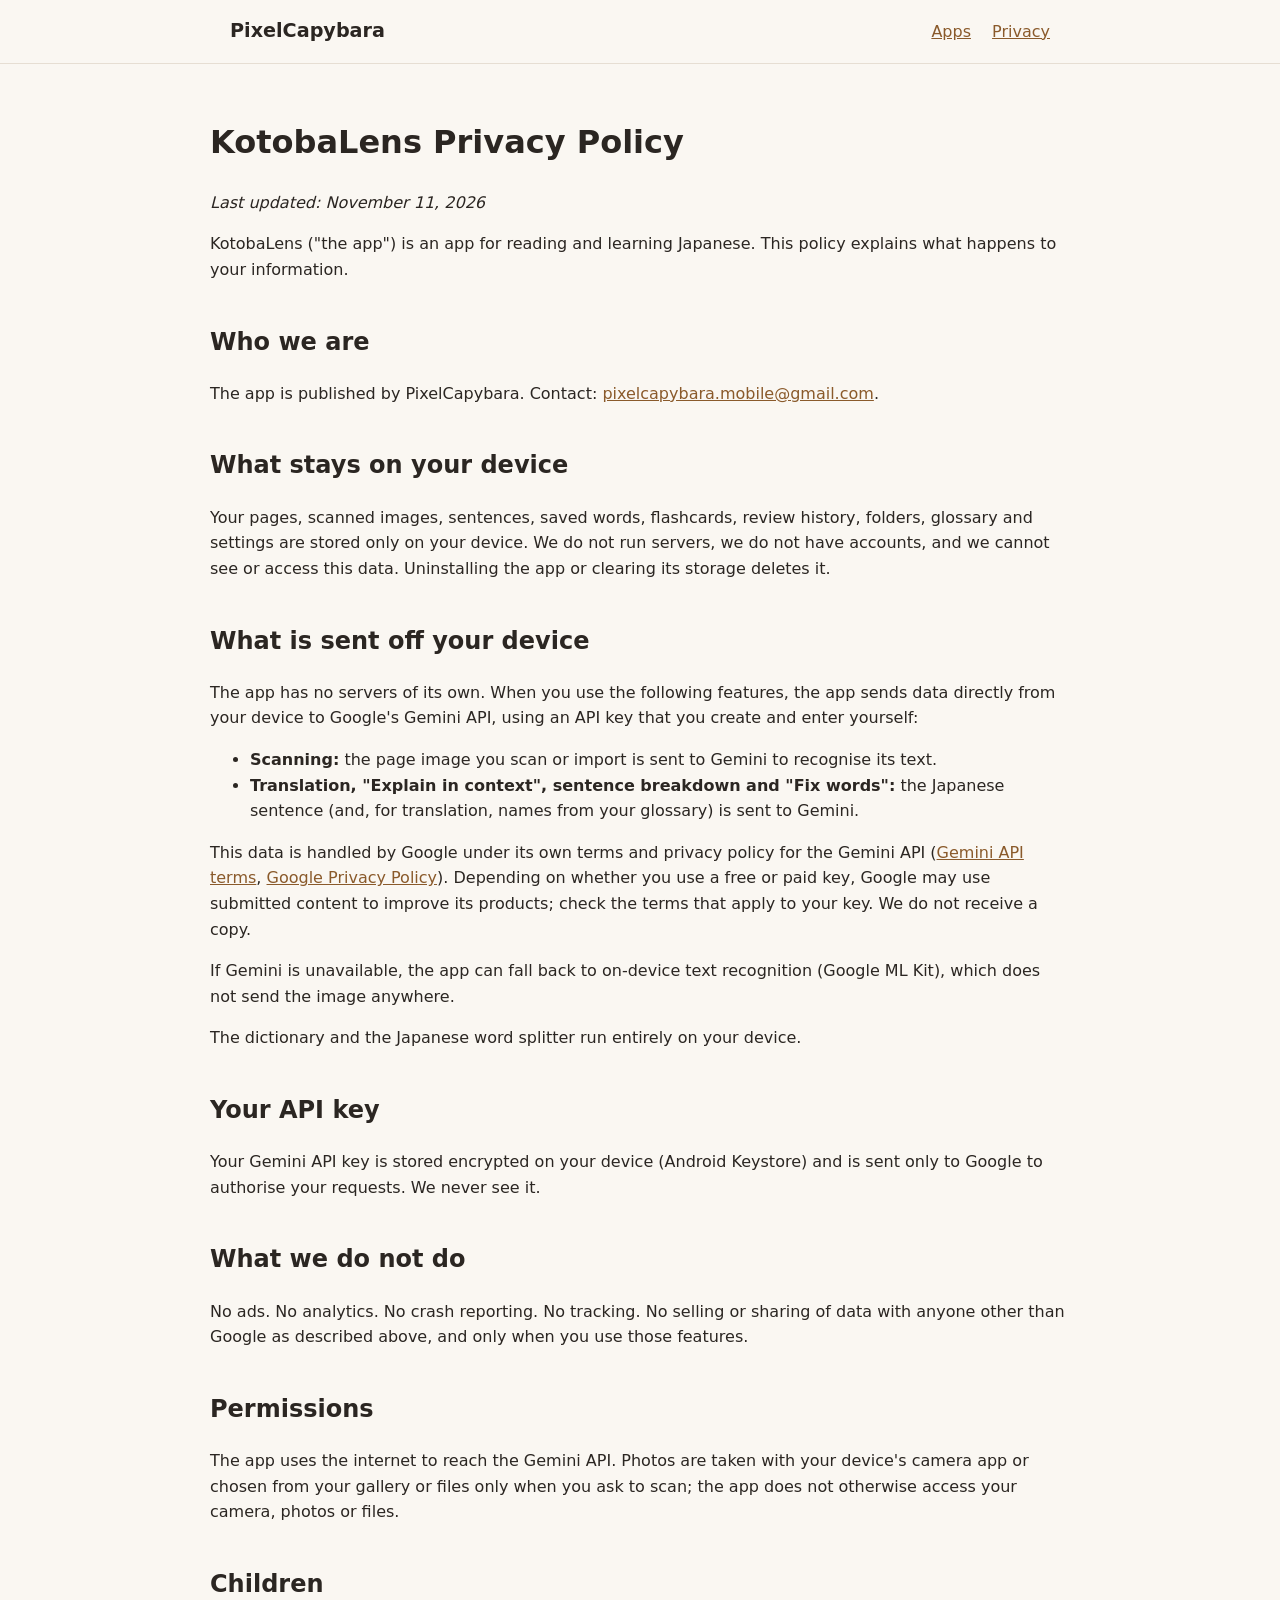
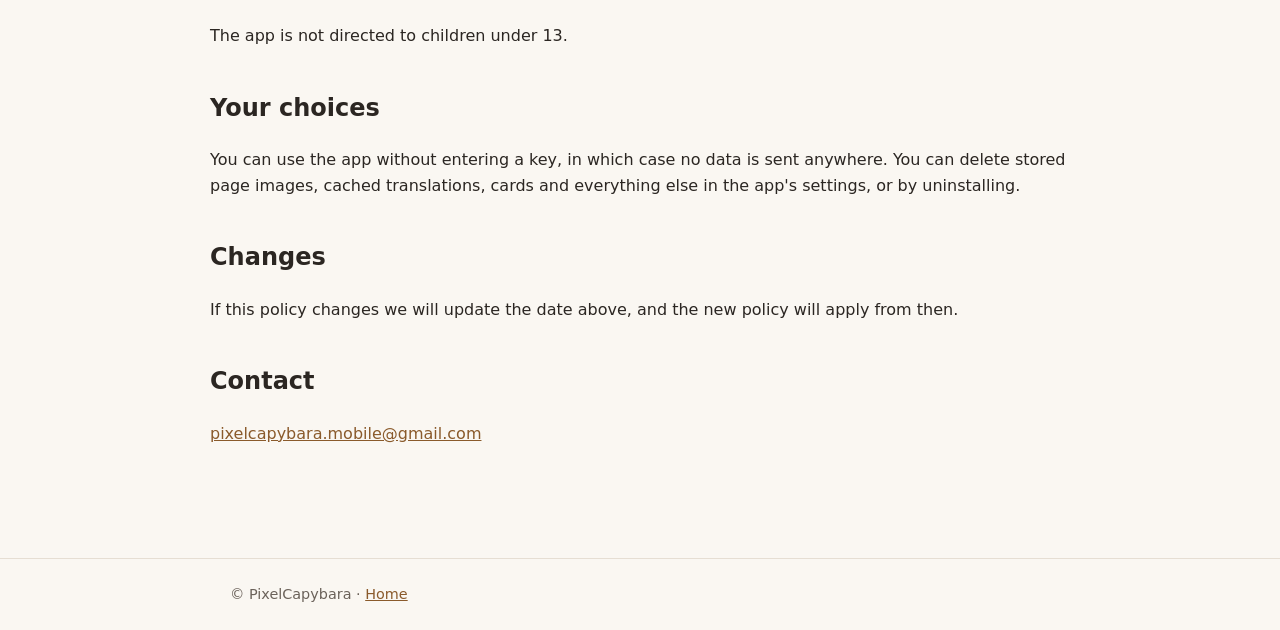
==== privacy.html @ 3f25c064 "Add landing page, KotobaLens privacy policy, and styles" ====
﻿<!DOCTYPE html>
<html lang="en">
<head>
  <meta charset="utf-8">
  <meta name="viewport" content="width=device-width, initial-scale=1">
  <title>KotobaLens Privacy Policy â€“ PixelCapybara</title>
  <meta name="description" content="Privacy policy for KotobaLens, an Android app for reading and learning Japanese.">
  <link rel="stylesheet" href="style.css">
</head>
<body>
  <header class="site">
    <div class="wrap">
      <a class="brand" href="/">PixelCapybara</a>
      <nav aria-label="Main">
        <a href="/#apps">Apps</a>
        <a href="privacy.html">Privacy</a>
      </nav>
    </div>
  </header>

  <main class="wrap doc" id="kotobalens">
    <h1>KotobaLens Privacy Policy</h1>
    <p><em>Last updated: November 11, 2026</em></p>

    <p>KotobaLens ("the app") is an app for reading and learning Japanese. This policy explains what happens to your information.</p>

    <h2>Who we are</h2>
    <p>The app is published by PixelCapybara. Contact: <a href="mailto:pixelcapybara.mobile@gmail.com">pixelcapybara.mobile@gmail.com</a>.</p>

    <h2>What stays on your device</h2>
    <p>Your pages, scanned images, sentences, saved words, flashcards, review history, folders, glossary and settings are stored only on your device. We do not run servers, we do not have accounts, and we cannot see or access this data. Uninstalling the app or clearing its storage deletes it.</p>

    <h2>What is sent off your device</h2>
    <p>The app has no servers of its own. When you use the following features, the app sends data directly from your device to Google's Gemini API, using an API key that you create and enter yourself:</p>
    <ul>
      <li><strong>Scanning:</strong> the page image you scan or import is sent to Gemini to recognise its text.</li>
      <li><strong>Translation, "Explain in context", sentence breakdown and "Fix words":</strong> the Japanese sentence (and, for translation, names from your glossary) is sent to Gemini.</li>
    </ul>
    <p>This data is handled by Google under its own terms and privacy policy for the Gemini API
      (<a href="https://ai.google.dev/gemini-api/terms">Gemini API terms</a>,
      <a href="https://policies.google.com/privacy">Google Privacy Policy</a>).
      Depending on whether you use a free or paid key, Google may use submitted content to improve its products; check the terms that apply to your key. We do not receive a copy.</p>
    <p>If Gemini is unavailable, the app can fall back to on-device text recognition (Google ML Kit), which does not send the image anywhere.</p>
    <p>The dictionary and the Japanese word splitter run entirely on your device.</p>

    <h2>Your API key</h2>
    <p>Your Gemini API key is stored encrypted on your device (Android Keystore) and is sent only to Google to authorise your requests. We never see it.</p>

    <h2>What we do not do</h2>
    <p>No ads. No analytics. No crash reporting. No tracking. No selling or sharing of data with anyone other than Google as described above, and only when you use those features.</p>

    <h2>Permissions</h2>
    <p>The app uses the internet to reach the Gemini API. Photos are taken with your device's camera app or chosen from your gallery or files only when you ask to scan; the app does not otherwise access your camera, photos or files.</p>

    <h2>Children</h2>
    <p>The app is not directed to children under 13.</p>

    <h2>Your choices</h2>
    <p>You can use the app without entering a key, in which case no data is sent anywhere. You can delete stored page images, cached translations, cards and everything else in the app's settings, or by uninstalling.</p>

    <h2>Changes</h2>
    <p>If this policy changes we will update the date above, and the new policy will apply from then.</p>

    <h2>Contact</h2>
    <p><a href="mailto:pixelcapybara.mobile@gmail.com">pixelcapybara.mobile@gmail.com</a></p>
  </main>

  <footer class="site">
    <div class="wrap">&copy; PixelCapybara &middot; <a href="/">Home</a></div>
  </footer>
</body>
</html>
---- style.css ----
:root {
  --bg: #faf7f2;
  --fg: #2b2622;
  --muted: #6b625a;
  --accent: #8a5a2b;
  --card: #ffffff;
  --border: #e6ded3;
}
@media (prefers-color-scheme: dark) {
  :root {
    --bg: #1b1815;
    --fg: #f1ebe3;
    --muted: #b0a699;
    --accent: #e0a15f;
    --card: #26221e;
    --border: #3a342e;
  }
}
* { box-sizing: border-box; }
body {
  margin: 0;
  font-family: system-ui, -apple-system, "Segoe UI", Roboto, sans-serif;
  background: var(--bg);
  color: var(--fg);
  line-height: 1.6;
}
a { color: var(--accent); }
a:focus-visible { outline: 3px solid var(--accent); outline-offset: 2px; }
.wrap { max-width: 860px; margin: 0 auto; padding: 0 1.25rem; }
header.site { border-bottom: 1px solid var(--border); }
header.site .wrap { display: flex; justify-content: space-between; align-items: center; padding-top: 1rem; padding-bottom: 1rem; flex-wrap: wrap; gap: .5rem; }
.brand { font-weight: 700; font-size: 1.2rem; text-decoration: none; color: var(--fg); }
nav a { margin-left: 1rem; }
.hero { padding: 3.5rem 0 2rem; }
.hero h1 { font-size: 2.2rem; margin: 0 0 .5rem; }
.hero p { color: var(--muted); font-size: 1.1rem; max-width: 40rem; }
h2 { margin-top: 2.5rem; }
.grid { display: grid; gap: 1rem; grid-template-columns: repeat(auto-fill, minmax(260px, 1fr)); }
.card { background: var(--card); border: 1px solid var(--border); border-radius: 12px; padding: 1.25rem; }
.card h3 { margin: 0 0 .25rem; }
.card p { margin: .5rem 0; color: var(--muted); }
.badge { display: inline-block; font-size: .75rem; padding: .1rem .6rem; border-radius: 999px; border: 1px solid var(--border); }
.badge.live { background: #2e7d32; color: #fff; border-color: #2e7d32; }
.badge.wip { background: transparent; color: var(--muted); }
.links a { margin-right: 1rem; }
main.doc { padding: 2rem 0 3rem; }
footer.site { border-top: 1px solid var(--border); margin-top: 3rem; padding: 1.5rem 0; color: var(--muted); font-size: .9rem; }
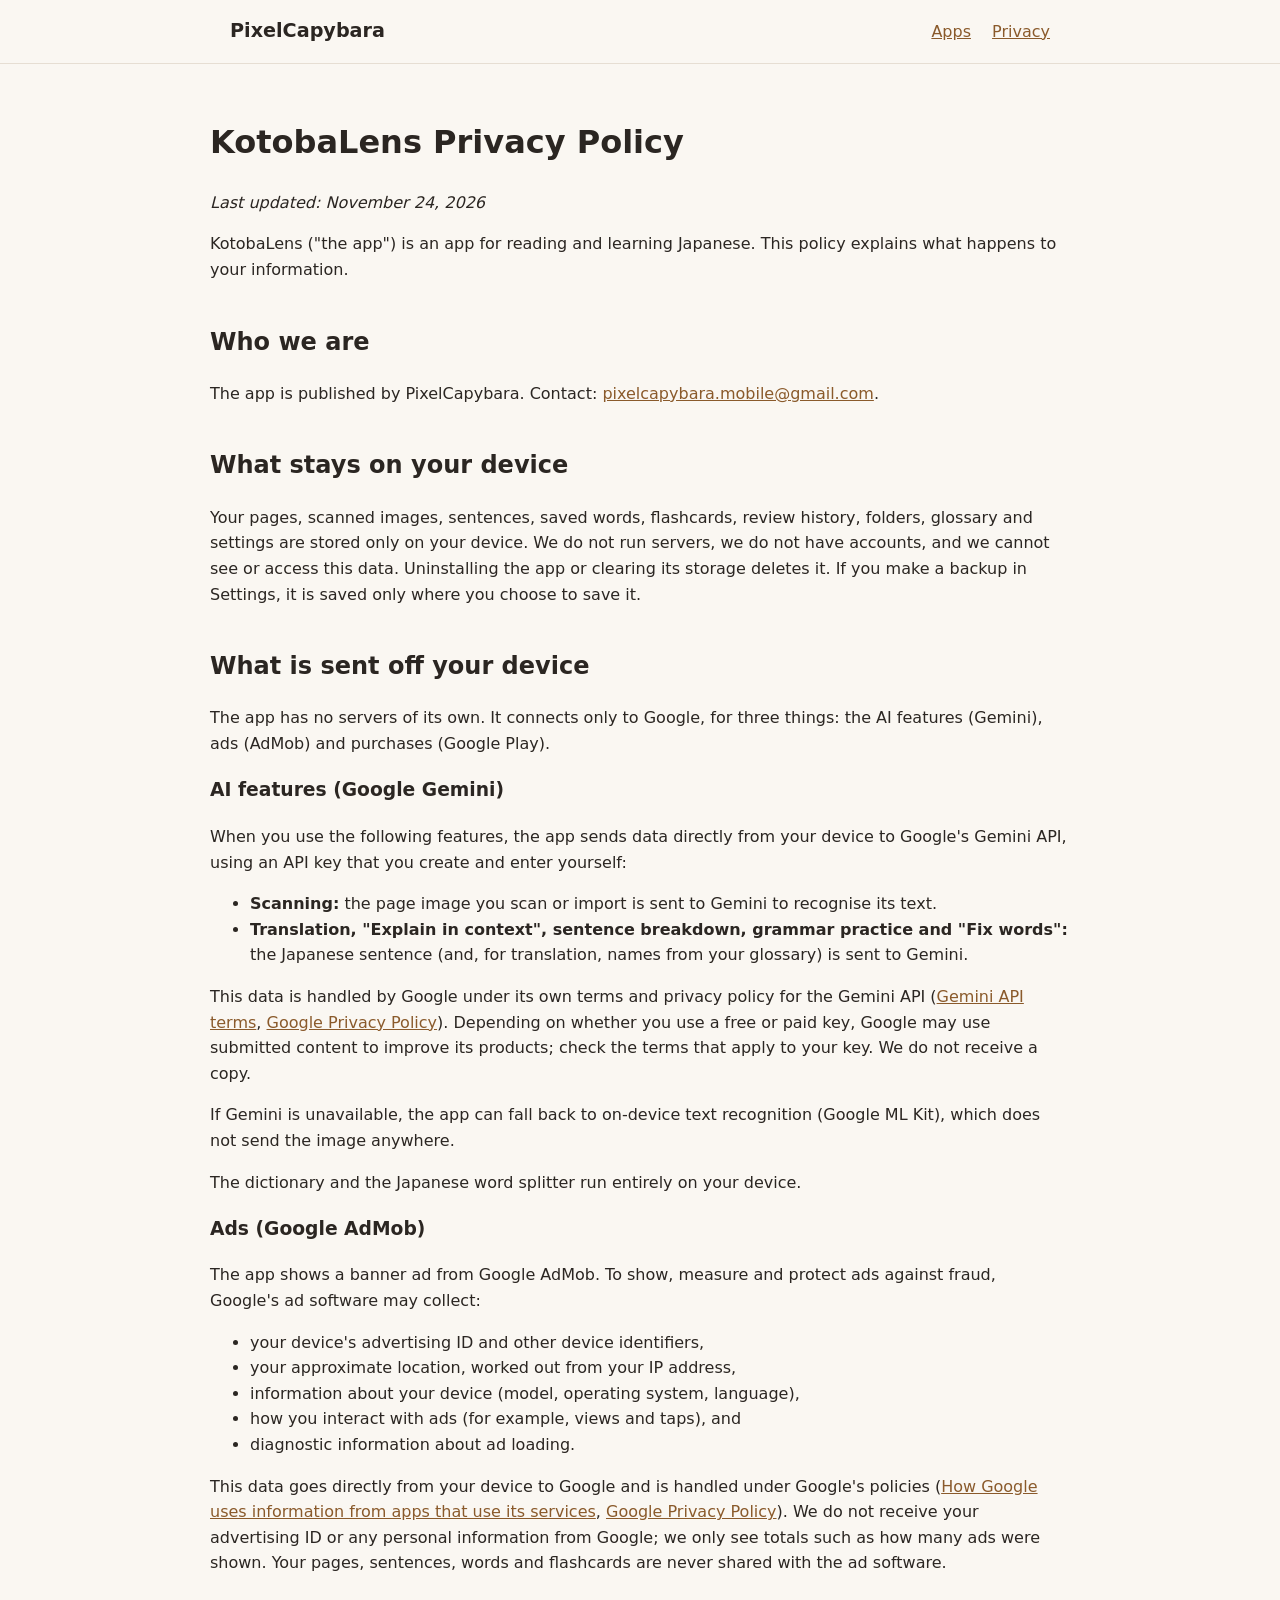
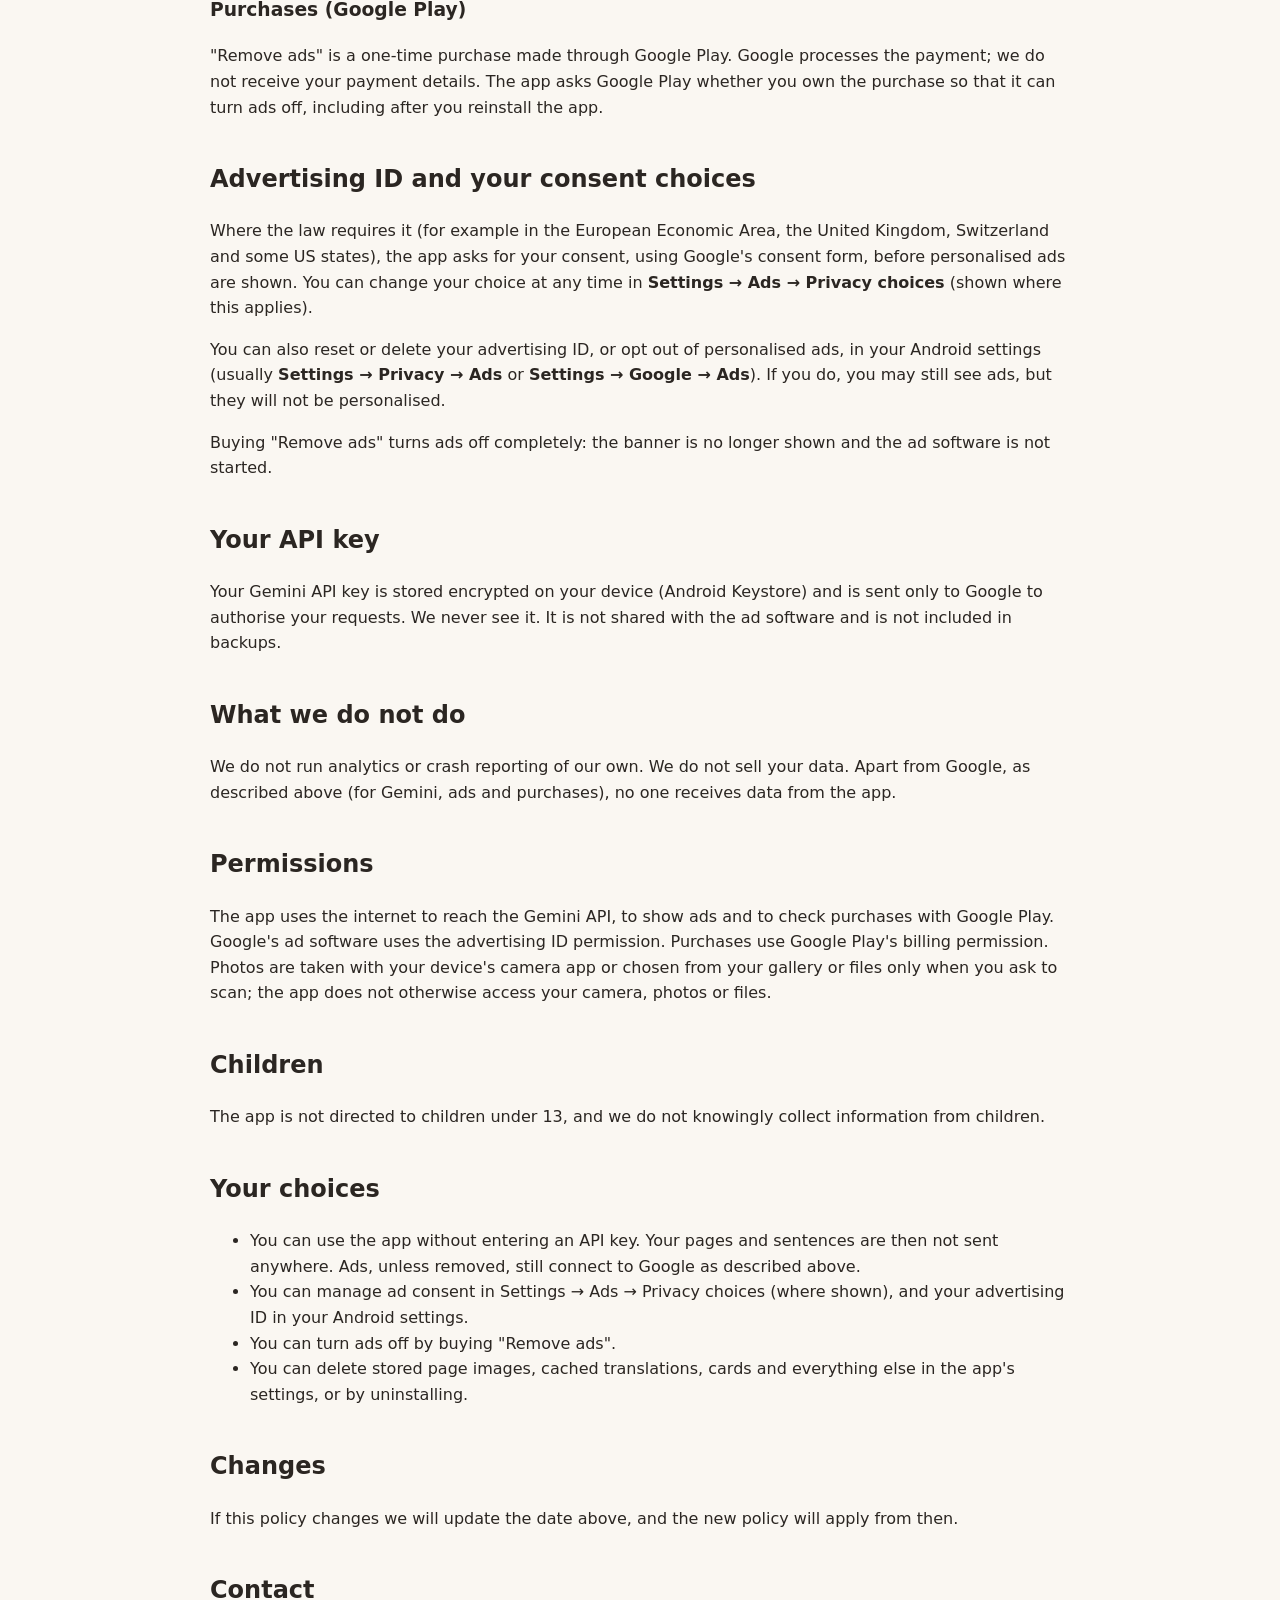
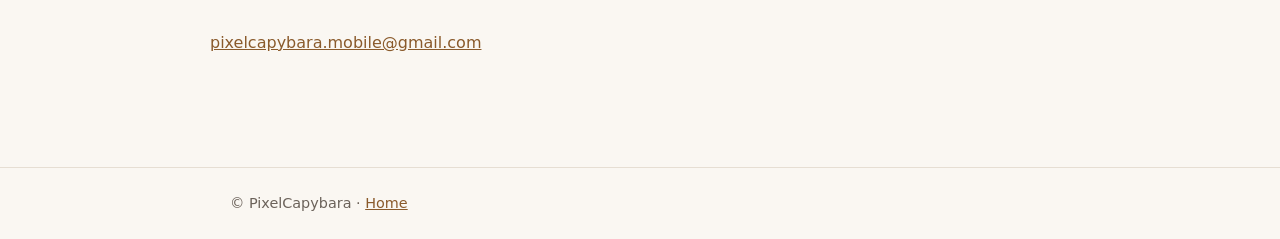
==== commit 37f50760: "Update privacy.html" ====
--- a/privacy.html
+++ b/privacy.html
@@ -1,72 +1,106 @@
-﻿<!DOCTYPE html>
-<html lang="en">
-<head>
-  <meta charset="utf-8">
-  <meta name="viewport" content="width=device-width, initial-scale=1">
-  <title>KotobaLens Privacy Policy â€“ PixelCapybara</title>
-  <meta name="description" content="Privacy policy for KotobaLens, an Android app for reading and learning Japanese.">
-  <link rel="stylesheet" href="style.css">
-</head>
-<body>
-  <header class="site">
-    <div class="wrap">
-      <a class="brand" href="/">PixelCapybara</a>
-      <nav aria-label="Main">
-        <a href="/#apps">Apps</a>
-        <a href="privacy.html">Privacy</a>
-      </nav>
-    </div>
-  </header>
-
-  <main class="wrap doc" id="kotobalens">
-    <h1>KotobaLens Privacy Policy</h1>
-    <p><em>Last updated: November 11, 2026</em></p>
-
-    <p>KotobaLens ("the app") is an app for reading and learning Japanese. This policy explains what happens to your information.</p>
-
-    <h2>Who we are</h2>
-    <p>The app is published by PixelCapybara. Contact: <a href="mailto:pixelcapybara.mobile@gmail.com">pixelcapybara.mobile@gmail.com</a>.</p>
-
-    <h2>What stays on your device</h2>
-    <p>Your pages, scanned images, sentences, saved words, flashcards, review history, folders, glossary and settings are stored only on your device. We do not run servers, we do not have accounts, and we cannot see or access this data. Uninstalling the app or clearing its storage deletes it.</p>
-
-    <h2>What is sent off your device</h2>
-    <p>The app has no servers of its own. When you use the following features, the app sends data directly from your device to Google's Gemini API, using an API key that you create and enter yourself:</p>
-    <ul>
-      <li><strong>Scanning:</strong> the page image you scan or import is sent to Gemini to recognise its text.</li>
-      <li><strong>Translation, "Explain in context", sentence breakdown and "Fix words":</strong> the Japanese sentence (and, for translation, names from your glossary) is sent to Gemini.</li>
-    </ul>
-    <p>This data is handled by Google under its own terms and privacy policy for the Gemini API
-      (<a href="https://ai.google.dev/gemini-api/terms">Gemini API terms</a>,
-      <a href="https://policies.google.com/privacy">Google Privacy Policy</a>).
-      Depending on whether you use a free or paid key, Google may use submitted content to improve its products; check the terms that apply to your key. We do not receive a copy.</p>
-    <p>If Gemini is unavailable, the app can fall back to on-device text recognition (Google ML Kit), which does not send the image anywhere.</p>
-    <p>The dictionary and the Japanese word splitter run entirely on your device.</p>
-
-    <h2>Your API key</h2>
-    <p>Your Gemini API key is stored encrypted on your device (Android Keystore) and is sent only to Google to authorise your requests. We never see it.</p>
-
-    <h2>What we do not do</h2>
-    <p>No ads. No analytics. No crash reporting. No tracking. No selling or sharing of data with anyone other than Google as described above, and only when you use those features.</p>
-
-    <h2>Permissions</h2>
-    <p>The app uses the internet to reach the Gemini API. Photos are taken with your device's camera app or chosen from your gallery or files only when you ask to scan; the app does not otherwise access your camera, photos or files.</p>
-
-    <h2>Children</h2>
-    <p>The app is not directed to children under 13.</p>
-
-    <h2>Your choices</h2>
-    <p>You can use the app without entering a key, in which case no data is sent anywhere. You can delete stored page images, cached translations, cards and everything else in the app's settings, or by uninstalling.</p>
-
-    <h2>Changes</h2>
-    <p>If this policy changes we will update the date above, and the new policy will apply from then.</p>
-
-    <h2>Contact</h2>
-    <p><a href="mailto:pixelcapybara.mobile@gmail.com">pixelcapybara.mobile@gmail.com</a></p>
-  </main>
-
-  <footer class="site">
-    <div class="wrap">&copy; PixelCapybara &middot; <a href="/">Home</a></div>
-  </footer>
-</body>
-</html>
+ <!DOCTYPE html>
+  <html lang="en">
+  <head>
+    <meta charset="utf-8">
+    <meta name="viewport" content="width=device-width, initial-scale=1">
+    <title>KotobaLens Privacy Policy &ndash; PixelCapybara</title>
+    <meta name="description" content="Privacy policy for KotobaLens, an Android app for reading and learning Japanese.">
+    <link rel="stylesheet" href="style.css">
+  </head>
+  <body>
+    <header class="site">
+      <div class="wrap">
+        <a class="brand" href="/">PixelCapybara</a>
+        <nav aria-label="Main">
+          <a href="/#apps">Apps</a>
+          <a href="privacy.html">Privacy</a>
+        </nav>
+      </div>
+    </header>
+  
+    <main class="wrap doc" id="kotobalens">
+      <h1>KotobaLens Privacy Policy</h1>
+      <p><em>Last updated: November 24, 2026</em></p>
+  
+      <p>KotobaLens ("the app") is an app for reading and learning Japanese. This policy explains what happens to your information.</p>
+  
+      <h2>Who we are</h2>
+      <p>The app is published by PixelCapybara. Contact: <a href="mailto:pixelcapybara.mobile@gmail.com">pixelcapybara.mobile@gmail.com</a>.</p>
+  
+      <h2>What stays on your device</h2>
+      <p>Your pages, scanned images, sentences, saved words, flashcards, review history, folders, glossary and settings are stored only on your device. We do not run servers, we do not have accounts, and we cannot see or access this data. Uninstalling the app or clearing its
+  storage deletes it. If you make a backup in Settings, it is saved only where you choose to save it.</p>
+  
+      <h2>What is sent off your device</h2>
+      <p>The app has no servers of its own. It connects only to Google, for three things: the AI features (Gemini), ads (AdMob) and purchases (Google Play).</p>
+  
+      <h3>AI features (Google Gemini)</h3>
+      <p>When you use the following features, the app sends data directly from your device to Google's Gemini API, using an API key that you create and enter yourself:</p>
+      <ul>
+        <li><strong>Scanning:</strong> the page image you scan or import is sent to Gemini to recognise its text.</li>
+        <li><strong>Translation, "Explain in context", sentence breakdown, grammar practice and "Fix words":</strong> the Japanese sentence (and, for translation, names from your glossary) is sent to Gemini.</li>
+      </ul>
+      <p>This data is handled by Google under its own terms and privacy policy for the Gemini API
+        (<a href="https://ai.google.dev/gemini-api/terms">Gemini API terms</a>,
+        <a href="https://policies.google.com/privacy">Google Privacy Policy</a>).
+        Depending on whether you use a free or paid key, Google may use submitted content to improve its products; check the terms that apply to your key. We do not receive a copy.</p>
+      <p>If Gemini is unavailable, the app can fall back to on-device text recognition (Google ML Kit), which does not send the image anywhere.</p>
+      <p>The dictionary and the Japanese word splitter run entirely on your device.</p>
+  
+      <h3>Ads (Google AdMob)</h3>
+      <p>The app shows a banner ad from Google AdMob. To show, measure and protect ads against fraud, Google's ad software may collect:</p>
+      <ul>
+        <li>your device's advertising ID and other device identifiers,</li>
+        <li>your approximate location, worked out from your IP address,</li>
+        <li>information about your device (model, operating system, language),</li>
+        <li>how you interact with ads (for example, views and taps), and</li>
+        <li>diagnostic information about ad loading.</li>
+      </ul>
+      <p>This data goes directly from your device to Google and is handled under Google's policies
+        (<a href="https://policies.google.com/technologies/partner-sites">How Google uses information from apps that use its services</a>,
+        <a href="https://policies.google.com/privacy">Google Privacy Policy</a>).
+        We do not receive your advertising ID or any personal information from Google; we only see totals such as how many ads were shown. Your pages, sentences, words and flashcards are never shared with the ad software.</p>
+  
+      <h3>Purchases (Google Play)</h3>
+      <p>"Remove ads" is a one-time purchase made through Google Play. Google processes the payment; we do not receive your payment details. The app asks Google Play whether you own the purchase so that it can turn ads off, including after you reinstall the app.</p>
+  
+      <h2>Advertising ID and your consent choices</h2>
+      <p>Where the law requires it (for example in the European Economic Area, the United Kingdom, Switzerland and some US states), the app asks for your consent, using Google's consent form, before personalised ads are shown. You can change your choice at any time in
+  <strong>Settings &rarr; Ads &rarr; Privacy choices</strong> (shown where this applies).</p>
+      <p>You can also reset or delete your advertising ID, or opt out of personalised ads, in your Android settings (usually <strong>Settings &rarr; Privacy &rarr; Ads</strong> or <strong>Settings &rarr; Google &rarr; Ads</strong>). If you do, you may still see ads, but they will
+  not be personalised.</p>
+      <p>Buying "Remove ads" turns ads off completely: the banner is no longer shown and the ad software is not started.</p>
+  
+      <h2>Your API key</h2>
+      <p>Your Gemini API key is stored encrypted on your device (Android Keystore) and is sent only to Google to authorise your requests. We never see it. It is not shared with the ad software and is not included in backups.</p>
+  
+      <h2>What we do not do</h2>
+      <p>We do not run analytics or crash reporting of our own. We do not sell your data. Apart from Google, as described above (for Gemini, ads and purchases), no one receives data from the app.</p>
+  
+      <h2>Permissions</h2>
+      <p>The app uses the internet to reach the Gemini API, to show ads and to check purchases with Google Play. Google's ad software uses the advertising ID permission. Purchases use Google Play's billing permission. Photos are taken with your device's camera app or chosen from
+  your gallery or files only when you ask to scan; the app does not otherwise access your camera, photos or files.</p>
+  
+      <h2>Children</h2>
+      <p>The app is not directed to children under 13, and we do not knowingly collect information from children.</p>
+  
+      <h2>Your choices</h2>
+      <ul>
+        <li>You can use the app without entering an API key. Your pages and sentences are then not sent anywhere. Ads, unless removed, still connect to Google as described above.</li>
+        <li>You can manage ad consent in Settings &rarr; Ads &rarr; Privacy choices (where shown), and your advertising ID in your Android settings.</li>
+        <li>You can turn ads off by buying "Remove ads".</li>
+        <li>You can delete stored page images, cached translations, cards and everything else in the app's settings, or by uninstalling.</li>
+      </ul>
+  
+      <h2>Changes</h2>
+      <p>If this policy changes we will update the date above, and the new policy will apply from then.</p>
+  
+      <h2>Contact</h2>
+      <p><a href="mailto:pixelcapybara.mobile@gmail.com">pixelcapybara.mobile@gmail.com</a></p>
+    </main>
+  
+    <footer class="site">
+      <div class="wrap">&copy; PixelCapybara &middot; <a href="/">Home</a></div>
+    </footer>
+  </body>
+  </html>
